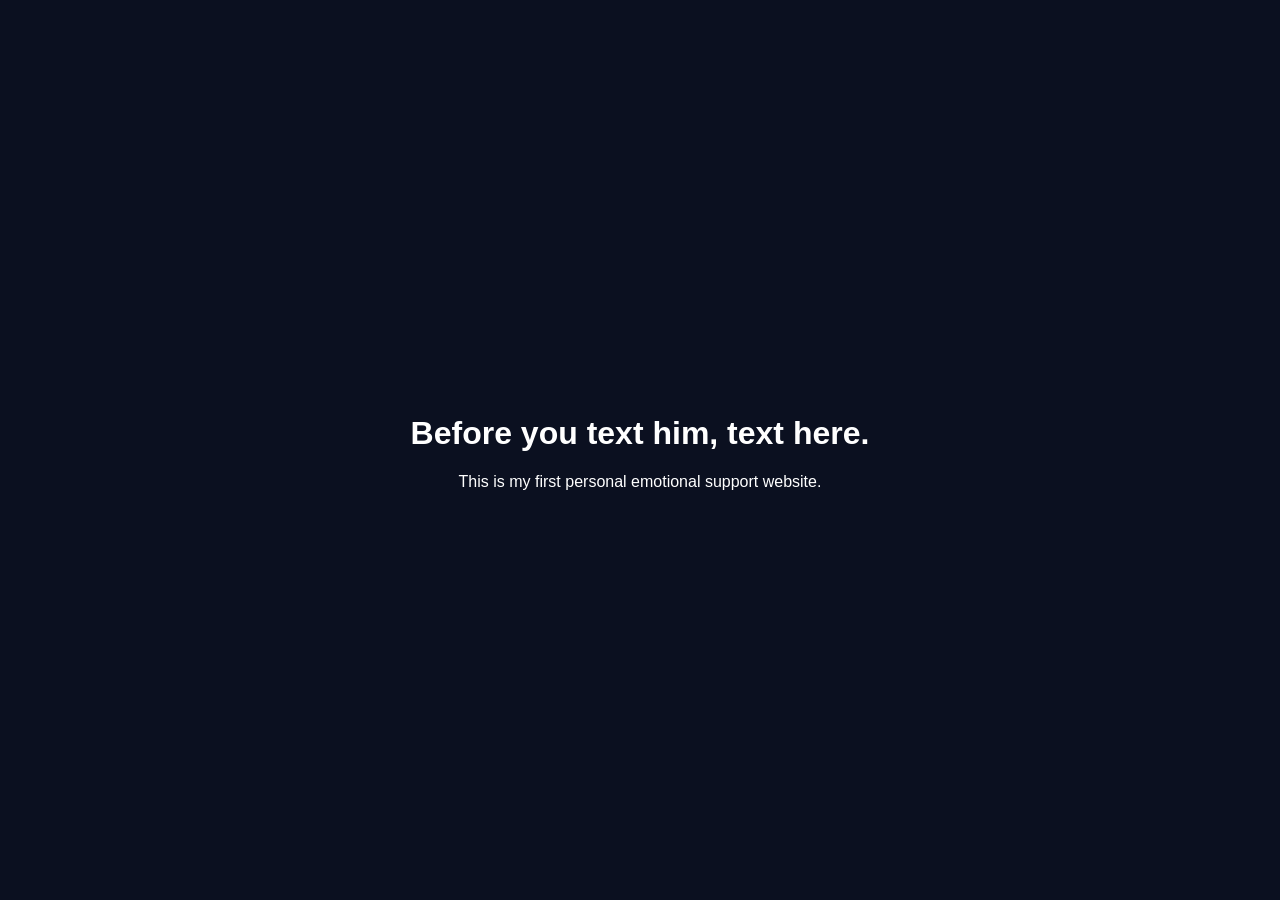
==== index.html @ 8138ff45 "Create index.html" ====
<!DOCTYPE html>
<html lang="en">
<head>
  <meta charset="UTF-8" />
  <meta name="viewport" content="width=device-width, initial-scale=1.0" />
  <title>Unsent</title>
</head>
<body style="background:#0b1020;color:white;font-family:Arial,Helvetica,sans-serif;display:flex;justify-content:center;align-items:center;height:100vh;margin:0;">
  <div style="text-align:center;">
    <h1>Before you text him, text here.</h1>
    <p>This is my first personal emotional support website.</p>
  </div>
</body>
</html>
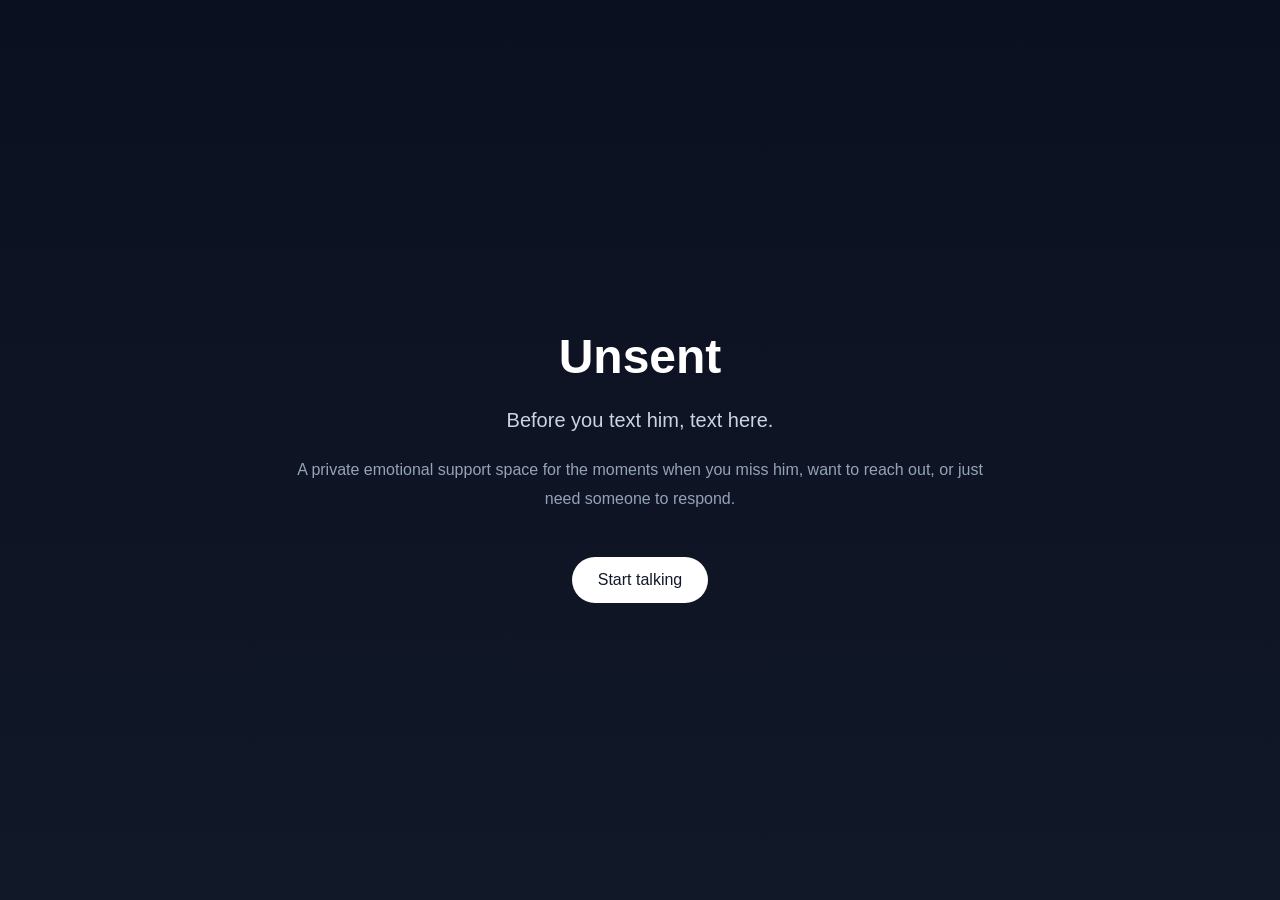
==== commit 66b3952c: "index.html" ====
--- a/index.html
+++ b/index.html
@@ -5,10 +5,19 @@
   <meta name="viewport" content="width=device-width, initial-scale=1.0" />
   <title>Unsent</title>
 </head>
-<body style="background:#0b1020;color:white;font-family:Arial,Helvetica,sans-serif;display:flex;justify-content:center;align-items:center;height:100vh;margin:0;">
-  <div style="text-align:center;">
-    <h1>Before you text him, text here.</h1>
-    <p>This is my first personal emotional support website.</p>
+<body style="margin:0;background:linear-gradient(to bottom,#0b1020,#111827);color:white;font-family:Arial,Helvetica,sans-serif;display:flex;justify-content:center;align-items:center;height:100vh;">
+  <div style="text-align:center;max-width:700px;padding:24px;">
+    <h1 style="font-size:48px;margin-bottom:16px;">Unsent</h1>
+    <p style="font-size:20px;line-height:1.6;color:#cbd5e1;">
+      Before you text him, text here.
+    </p>
+    <p style="font-size:16px;line-height:1.8;color:#94a3b8;margin-top:20px;">
+      A private emotional support space for the moments when you miss him,
+      want to reach out, or just need someone to respond.
+    </p>
+    <button style="margin-top:28px;padding:14px 26px;border:none;border-radius:999px;background:#ffffff;color:#111827;font-size:16px;cursor:pointer;">
+      Start talking
+    </button>
   </div>
 </body>
 </html>
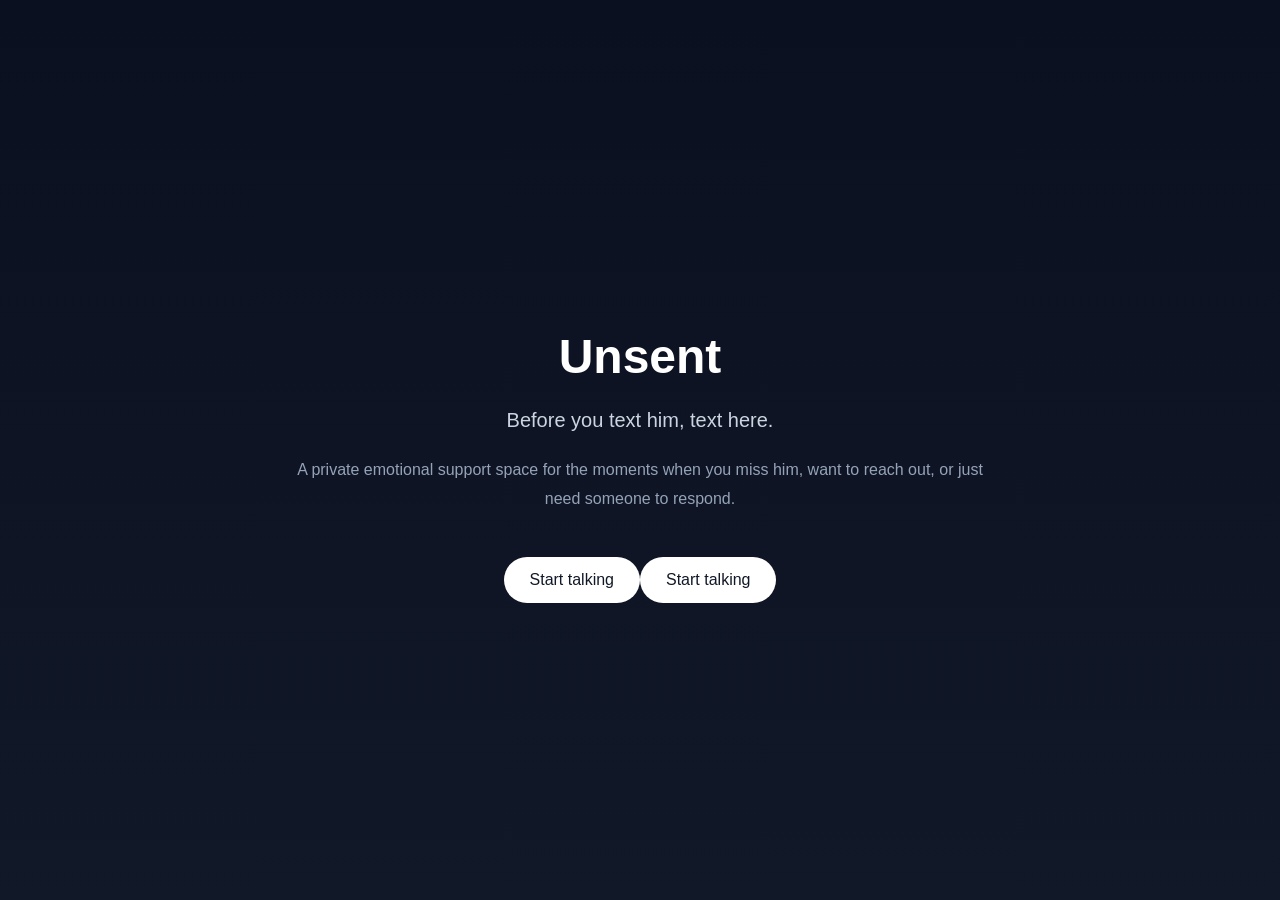
==== commit b84d168f: "Update index.html" ====
--- a/index.html
+++ b/index.html
@@ -17,7 +17,9 @@
     </p>
     <button style="margin-top:28px;padding:14px 26px;border:none;border-radius:999px;background:#ffffff;color:#111827;font-size:16px;cursor:pointer;">
       Start talking
-    </button>
+    <button onclick="window.location.href='chat.html'" style="margin-top:28px;padding:14px 26px;border:none;border-radius:999px;background:#ffffff;color:#111827;font-size:16px;cursor:pointer;">
+  Start talking
+  </button>
   </div>
 </body>
 </html>
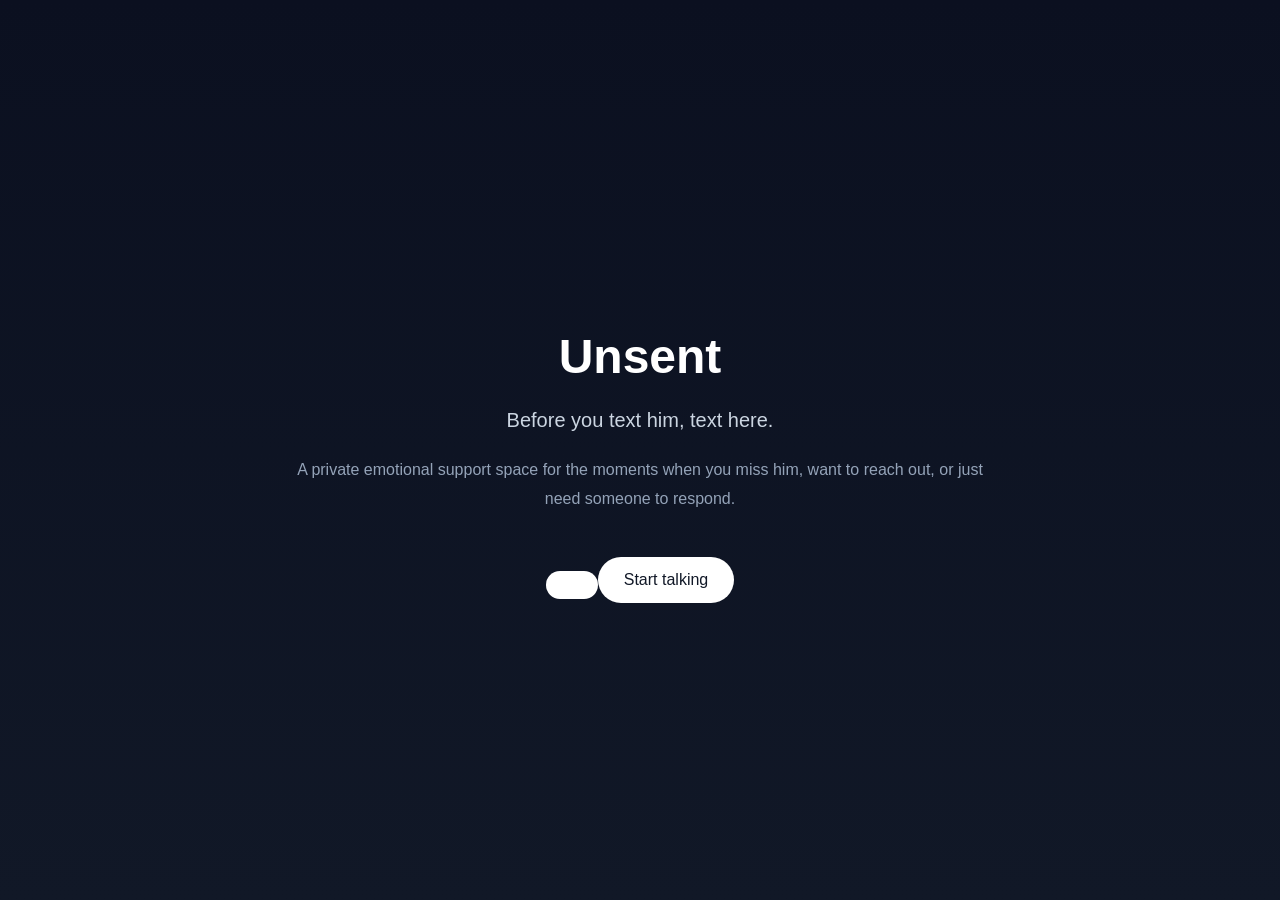
==== commit fb6f8c1b: "Update index.html" ====
--- a/index.html
+++ b/index.html
@@ -16,7 +16,6 @@
       want to reach out, or just need someone to respond.
     </p>
     <button style="margin-top:28px;padding:14px 26px;border:none;border-radius:999px;background:#ffffff;color:#111827;font-size:16px;cursor:pointer;">
-      Start talking
     <button onclick="window.location.href='chat.html'" style="margin-top:28px;padding:14px 26px;border:none;border-radius:999px;background:#ffffff;color:#111827;font-size:16px;cursor:pointer;">
   Start talking
   </button>
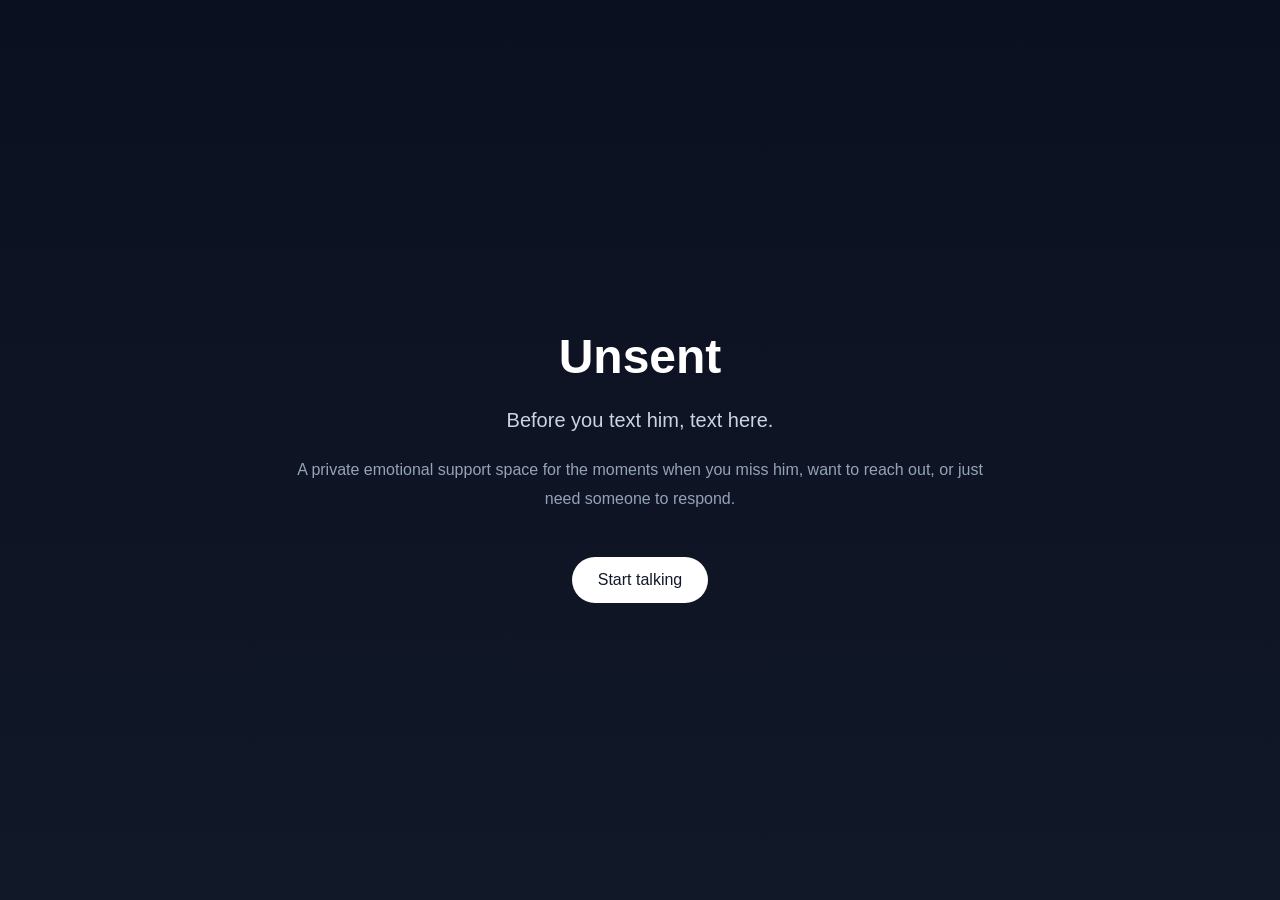
==== commit 95e73b0e: "Update index.html" ====
--- a/index.html
+++ b/index.html
@@ -15,7 +15,6 @@
       A private emotional support space for the moments when you miss him,
       want to reach out, or just need someone to respond.
     </p>
-    <button style="margin-top:28px;padding:14px 26px;border:none;border-radius:999px;background:#ffffff;color:#111827;font-size:16px;cursor:pointer;">
     <button onclick="window.location.href='chat.html'" style="margin-top:28px;padding:14px 26px;border:none;border-radius:999px;background:#ffffff;color:#111827;font-size:16px;cursor:pointer;">
   Start talking
   </button>
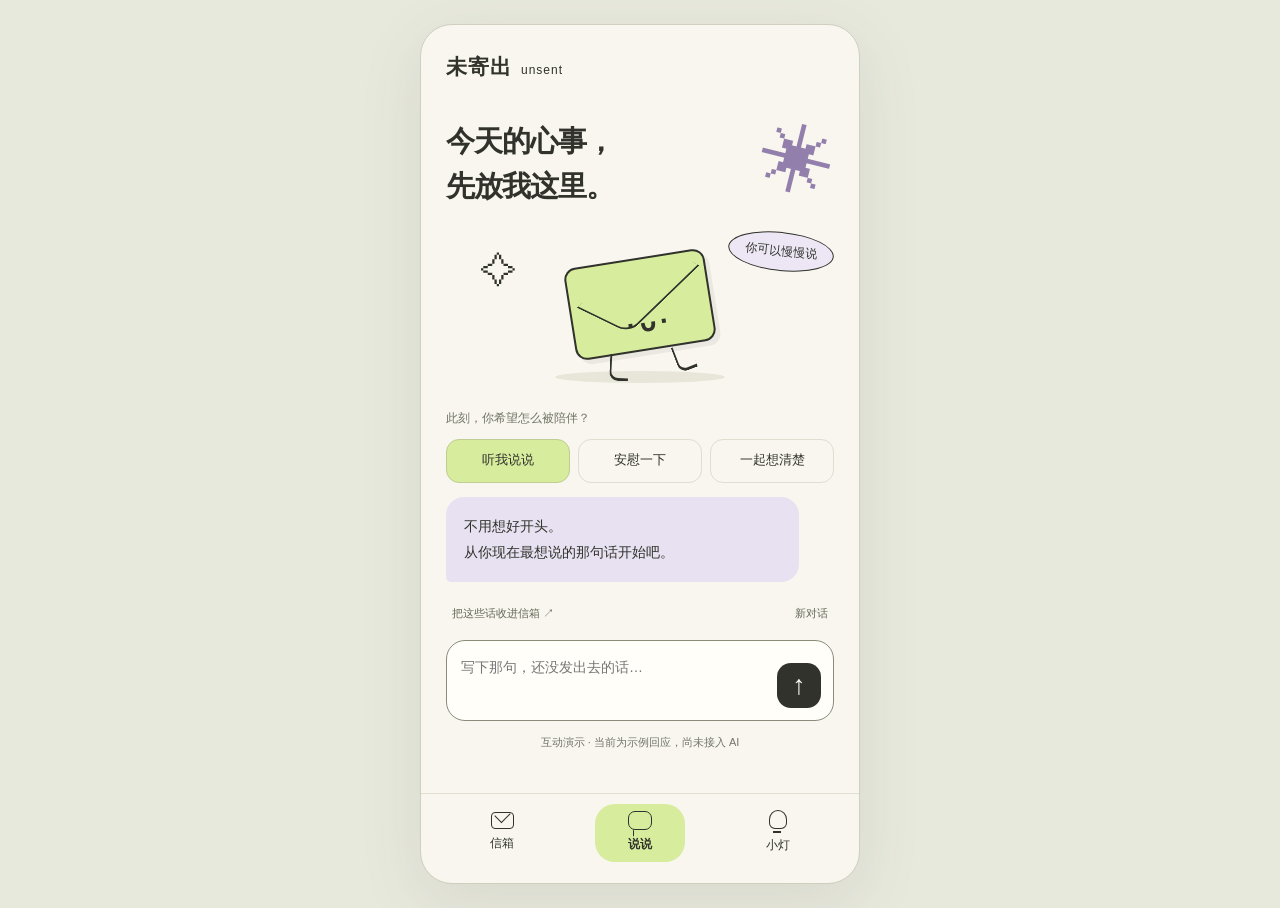
==== commit b556a2e5: "Redesign Unsent mobile demo and document product" ====
--- a/index.html
+++ b/index.html
@@ -1,23 +1,8 @@
-<!DOCTYPE html>
-<html lang="en">
-<head>
-  <meta charset="UTF-8" />
-  <meta name="viewport" content="width=device-width, initial-scale=1.0" />
-  <title>Unsent</title>
-</head>
-<body style="margin:0;background:linear-gradient(to bottom,#0b1020,#111827);color:white;font-family:Arial,Helvetica,sans-serif;display:flex;justify-content:center;align-items:center;height:100vh;">
-  <div style="text-align:center;max-width:700px;padding:24px;">
-    <h1 style="font-size:48px;margin-bottom:16px;">Unsent</h1>
-    <p style="font-size:20px;line-height:1.6;color:#cbd5e1;">
-      Before you text him, text here.
-    </p>
-    <p style="font-size:16px;line-height:1.8;color:#94a3b8;margin-top:20px;">
-      A private emotional support space for the moments when you miss him,
-      want to reach out, or just need someone to respond.
-    </p>
-    <button onclick="window.location.href='chat.html'" style="margin-top:28px;padding:14px 26px;border:none;border-radius:999px;background:#ffffff;color:#111827;font-size:16px;cursor:pointer;">
-  Start talking
-  </button>
-  </div>
-</body>
-</html>
+<!doctype html>
+<html lang="zh-CN"><head><meta charset="UTF-8"><meta name="viewport" content="width=device-width,initial-scale=1,viewport-fit=cover"><meta name="theme-color" content="#f8f6ef"><title>未寄出 · 给心事一个落脚处</title><link rel="stylesheet" href="mobile.css?v=3"></head>
+<body><main class="phone"><header class="brand"><a href="#talk" aria-label="未寄出，回到说说">未寄出<span>unsent</span></a></header>
+<section id="mail" class="page" aria-labelledby="mail-title" hidden><div class="title-row"><h1 id="mail-title">有些话，<br>不必送达<span class="ink-star">✳</span></h1><div class="stamp">只属于你<br><b>私人信箱</b></div></div><div class="mail-art" aria-hidden="true"><div class="paper-slip">亲爱的自己：<br>不用今天就想明白。</div><div class="envelope peach"><span class="face">·ᴗ·</span></div></div><button class="primary wide" id="new-letter">＋ 写一封新信</button><div class="section-label"><h2>我的信件</h2><span id="letter-count">0 封</span></div><div class="filters" aria-label="筛选信件"><button class="active" data-filter="all" aria-pressed="true">全部</button><button data-filter="saved" aria-pressed="false">未寄出</button><button data-filter="draft" aria-pressed="false">草稿</button></div><div id="letter-list"></div></section>
+<section id="talk" class="page" aria-labelledby="talk-title"><div class="title-row"><h1 id="talk-title">今天的心事，<br>先放我这里。</h1><span class="flower" aria-hidden="true">✳</span></div><div class="companion-scene" aria-hidden="true"><span class="scene-note">你可以慢慢说</span><div class="envelope green"><span class="face">·ᴗ·</span><span class="leg left"></span><span class="leg right"></span></div><span class="scene-spark">✧</span><span class="scene-line"></span></div><div class="mode-title">此刻，你希望怎么被陪伴？</div><div class="modes" role="group" aria-label="陪伴方式"><button class="active" data-mode="listen" aria-pressed="true">听我说说</button><button data-mode="comfort" aria-pressed="false">安慰一下</button><button data-mode="clarify" aria-pressed="false">一起想清楚</button></div><div id="messages" aria-live="polite" aria-relevant="additions"><div class="message assistant">不用想好开头。<br>从你现在最想说的那句话开始吧。</div></div><div class="chat-tools"><button id="save-chat">把这些话收进信箱 ↗</button><button id="reset-chat">新对话</button></div><form id="chat-form" class="composer"><label class="sr-only" for="message">写下你想说的话</label><textarea id="message" rows="2" placeholder="写下那句，还没发出去的话…" maxlength="8000" required></textarea><button class="send" type="submit" aria-label="发送消息">↑</button></form><p class="footnote demo-note">互动演示 · 当前为示例回应，尚未接入 AI</p></section>
+<section id="calendar" class="page" aria-label="小灯日历" hidden><div class="title-row"><h1>给自己留盏灯，<br>也留一点时间。</h1><span class="bulb-doodle" aria-hidden="true"><i class="bulb-glass"></i><i class="bulb-filament"></i><i class="bulb-base"></i></span></div><div id="calendar-mount"></div></section>
+<nav class="bottom-nav" aria-label="主导航"><a href="#mail" data-page="mail"><span aria-hidden="true" class="nav-envelope"></span><span>信箱</span></a><a href="#talk" data-page="talk" class="active" aria-current="page"><span aria-hidden="true" class="nav-chat"></span><span>说说</span></a><a href="#calendar" data-page="calendar"><span aria-hidden="true" class="nav-light"></span><span>小灯</span></a></nav></main>
+<dialog id="letter-dialog"><form id="letter-form"><div class="dialog-heading"><h2>写一封未寄出的信</h2><button type="button" id="close-letter" aria-label="关闭并保存草稿">×</button></div><label for="letter-title">信的名字</label><input id="letter-title" maxlength="80" placeholder="给今晚的自己"><label for="letter-body">想留下的话</label><textarea id="letter-body" rows="9" maxlength="20000" placeholder="亲爱的…"></textarea><p class="footnote">关闭时会保留为草稿。保存的信件也可以继续编辑。</p><button class="primary wide" type="submit">收进信箱</button></form></dialog><div id="toast" class="toast" role="status"></div><script src="lights.js?v=2"></script><script src="mobile.js"></script></body></html>
--- a/mobile.css
+++ b/mobile.css
@@ -0,0 +1,5 @@
+:root{--paper:#f8f6ef;--ink:#30322b;--muted:#707365;--green:#d7ed9d;--purple:#dfd9ef;--line:#deded1;--yellow:#f7e5a4}*{box-sizing:border-box}body{margin:0;background:#e8e9dd;color:var(--ink);font-family:"Microsoft YaHei","PingFang SC",sans-serif;font-size:14px;line-height:1.6}button,input,textarea{font:inherit;color:inherit}button,a{-webkit-tap-highlight-color:transparent}button{cursor:pointer;min-height:44px;border:0;background:none}a{color:inherit;text-decoration:none}button:focus-visible,a:focus-visible,input:focus-visible,textarea:focus-visible,summary:focus-visible{outline:3px solid #66613d;outline-offset:3px}button:disabled{opacity:.4;cursor:default}.phone{max-width:440px;min-height:100dvh;margin:auto;background:var(--paper);position:relative;overflow:hidden}.brand{display:flex;align-items:center;justify-content:space-between;padding:25px 25px 17px}.brand a{font-weight:900;font-size:21px;letter-spacing:1px}.brand a span{font-size:12px;font-weight:400;letter-spacing:1px;margin-left:9px}.brand-note{color:var(--muted);font-size:11px}.page{padding:18px 25px 120px;min-height:calc(100dvh - 80px)}[hidden]{display:none!important}.eyebrow{font-size:12px;color:var(--muted);letter-spacing:1px;margin-bottom:12px}.title-row{display:flex;align-items:center;justify-content:space-between;position:relative}h1{font-size:29px;font-weight:800;line-height:1.55;letter-spacing:-1px;margin:0}h2{font-size:17px;margin:0}.flower{font-size:74px;color:#927fac;line-height:1;transform:rotate(14deg)}.companion-scene{height:173px;position:relative;display:flex;align-items:center;justify-content:center;margin:10px 0 8px}.envelope{position:relative;width:142px;height:93px;border:2px solid var(--ink);border-radius:12px;transform:rotate(-9deg);background:var(--green);box-shadow:4px 5px 0 #30322b12}.envelope:before{content:"";position:absolute;top:-1px;left:21px;width:96px;height:53px;border-bottom:2px solid var(--ink);border-left:2px solid var(--ink);transform:rotate(-35deg) skew(20deg);border-radius:0 0 0 13px}.face{position:absolute;left:48px;top:43px;font-size:28px;font-family:monospace;font-weight:bold}.leg{position:absolute;bottom:-28px;height:27px;border-left:2px solid var(--ink);width:19px;border-bottom:3px solid var(--ink);border-radius:0 0 0 9px}.leg.left{left:29px;transform:rotate(12deg)}.leg.right{right:24px;transform:rotate(-12deg)}.scene-note{position:absolute;right:0;top:14px;transform:rotate(6deg);border:1px solid var(--ink);border-radius:50%;padding:9px 16px;background:#ece6f5;font-size:12px;z-index:1}.scene-spark{position:absolute;font-size:36px;left:35px;top:25px}.scene-line{position:absolute;bottom:8px;width:170px;height:12px;background:#e7e6d9;border-radius:50%;z-index:0}.companion-scene .envelope{z-index:1}.mode-title{font-size:12px;color:var(--muted);margin:18px 0 10px}.modes,.filters{display:flex;gap:8px}.modes button{flex:1;padding:9px 5px;font-size:13px;border:1px solid var(--line);border-radius:13px}.modes button.active{background:var(--green);border-color:#becd92}.message{padding:16px 18px;border-radius:18px;max-width:91%;white-space:pre-wrap;overflow-wrap:anywhere;line-height:1.9;margin-top:14px}.message.assistant{background:#e8e1f1;border-bottom-left-radius:5px}.message.user{background:#e2ecbe;margin-left:auto;border-bottom-right-radius:5px}.chat-tools{display:flex;justify-content:space-between;margin-top:10px}.chat-tools button{font-size:11px;color:#636655;text-align:left}.composer{display:flex;border:1.5px solid #8a8c79;border-radius:19px;padding:12px;background:#fffef9;align-items:flex-end;gap:10px;margin-top:4px}.composer textarea{width:100%;resize:none;background:transparent;border:0;min-height:55px;max-height:170px;font-size:14px;line-height:1.8}.send{flex:0 0 44px;background:var(--ink);color:var(--paper);font-size:27px;border-radius:14px}.footnote{font-size:11px;color:#747669;line-height:1.7}.demo-note{text-align:center;margin-top:12px}.bottom-nav{position:fixed;bottom:0;left:50%;transform:translateX(-50%);width:min(100%,440px);background:#f8f6eff5;display:flex;justify-content:space-around;border-top:1px solid var(--line);padding:10px 12px max(14px,env(safe-area-inset-bottom));z-index:10}.bottom-nav a{width:90px;min-height:58px;display:flex;align-items:center;justify-content:center;flex-direction:column;gap:5px;font-size:12px;border-radius:20px}.bottom-nav a.active{background:var(--green);font-weight:bold}.nav-envelope{width:23px;height:17px;border:1.8px solid;border-radius:4px;position:relative}.nav-envelope:after{content:"";width:12px;height:9px;border-bottom:1.5px solid;border-left:1.5px solid;transform:rotate(-45deg);position:absolute;left:4px;top:-3px}.nav-chat{width:24px;height:19px;border:1.8px solid;border-radius:7px;position:relative}.nav-chat:after{content:"";position:absolute;left:4px;bottom:-5px;width:6px;height:6px;border-left:1.8px solid;transform:skewY(-35deg);background:inherit}.nav-light{width:18px;height:19px;border:1.8px solid;border-radius:50% 50% 6px 6px;position:relative;margin-bottom:2px}.nav-light:after{content:"";width:8px;border-bottom:2px solid;position:absolute;bottom:-5px;left:3px}.ink-star{display:inline-block;font-size:25px;color:#798246;margin-left:10px}.stamp{border:1px dashed #8a877c;padding:13px 9px;font-size:10px;line-height:1.8;text-align:center;transform:rotate(9deg);color:#666458}.stamp b{font-size:12px}.mail-art{height:180px;position:relative;margin-top:12px;background:#e4dfed;border-radius:27px 27px 65px 27px;overflow:hidden}.mail-art .envelope{position:absolute;left:calc(50% - 72px);top:55px;background:#f2c9ac;transform:rotate(6deg);width:150px}.paper-slip{position:absolute;left:calc(50% - 65px);top:19px;background:#fffdf2;width:135px;height:100px;transform:rotate(-7deg);padding:14px;font-size:12px;line-height:2;border:1px solid #c5bea8}.art-caption{position:absolute;bottom:10px;right:18px;font-size:11px;color:#656073}.primary{background:var(--green);border:1px solid #b9c98c;border-radius:15px;font-weight:bold;padding:12px 18px}.wide{width:100%;margin-top:16px}.section-label{display:flex;justify-content:space-between;align-items:center;margin:26px 0 12px}.section-label span{font-size:12px;color:var(--muted)}.filters button{padding:6px 18px;color:#696c5d;border-radius:20px;min-height:36px;font-size:12px}.filters .active{background:#e8e9dc;color:var(--ink)}.letter-card{display:block;width:100%;text-align:left;background:#f1ebd8;border-radius:6px 20px 20px 6px;padding:19px;margin-top:14px;border-left:4px solid #d8c781}.letter-card:nth-child(even){background:#e6ead7;border-left-color:#adbd80}.letter-card strong{display:block;font-size:16px;margin:7px 0}.letter-card small{font-size:11px;color:#6e705f}.letter-card p{font-size:12px;color:#626456;margin:7px 0;white-space:nowrap;overflow:hidden;text-overflow:ellipsis}.empty-mail{margin-top:18px;padding:22px 18px;border:1px dashed #babbaa;border-radius:15px;color:#747669;font-size:13px}.calendar-banner{margin:22px 0;background:var(--purple);padding:19px 16px;border-radius:21px;display:flex;align-items:center;justify-content:space-between;gap:10px}.calendar-banner b{font-size:13px}.calendar-banner p{font-size:11px;margin:6px 0 0;color:#666072}.little-house{width:46px;height:40px;background:#f7edc8;border:2px solid #4f4d43;position:relative;margin:15px 8px 0;flex-shrink:0}.little-house:before{content:"";position:absolute;width:35px;height:35px;background:#f7edc8;border-top:2px solid #4f4d43;border-left:2px solid #4f4d43;transform:rotate(45deg);top:-20px;left:3px}.little-house span{position:absolute;width:18px;height:21px;background:#e5b85b;left:12px;top:8px;border:2px solid #514b37}.sun-doodle{font-size:63px;color:#a58638}.lights-panel{width:100%;padding:19px 13px;background:#f1eddf;border:1px solid #e1dac3;border-radius:23px}.lights-panel>.lights-eyebrow,.lights-panel>h2,.lights-panel>p{display:none}.lights-toolbar{display:flex;align-items:center;justify-content:space-between;margin-bottom:12px}.lights-toolbar strong{font-size:16px}.lights-toolbar button{font-size:24px;width:44px}.lights-week,.lights-grid{display:grid;grid-template-columns:repeat(7,minmax(0,1fr));gap:3px}.lights-week span{text-align:center;font-size:11px;color:#747262;padding:7px 0}.lights-grid button{display:flex;flex-direction:column;align-items:center;justify-content:center;gap:9px;padding:5px 0;min-height:55px;border-radius:11px;border:1px solid transparent;font-size:12px}.lights-grid button[aria-pressed=true]{background:#fffbee;border-color:#a58d46}.lights-grid button[data-today=true]{font-weight:bold}.light{display:inline-block;width:11px;height:13px;border-radius:5px 5px 2px 2px;border:1px solid #80775b;flex-shrink:0}.light-bright{background:#ffe495;border-color:#b69439;box-shadow:0 0 9px 3px #ebbc4866}.light-medium{background:#d8bb69;border-color:#ab934f}.light-dim{background:#b4aa87;border-color:#958b69}.light-off{background:#92918a;border-color:#7c7b74}.light-empty{background:transparent;border:1px dashed #9c9887}.lights-legend{display:flex;flex-wrap:wrap;gap:10px 15px;font-size:10px;color:#666252;padding:18px 0}.lights-legend>span{display:flex;align-items:center;gap:5px}.lights-detail{border-top:1px dashed #cec7b0;padding-top:16px}.lights-detail h3{font-size:13px;margin:0 0 8px}.lights-count{display:flex;align-items:center;gap:8px;font-size:13px;margin-bottom:12px}.lights-actions{display:flex;gap:8px}.lights-actions button{border-radius:12px;padding:10px;font-size:12px;background:#fffaf0}.lights-actions .lights-primary{background:var(--green);flex:1}.lights-edit{margin-top:10px;font-size:11px;color:#69634f}.lights-edit summary{padding:12px 0;cursor:pointer}.lights-edit form{display:flex;flex-wrap:wrap;gap:8px}.lights-edit label{width:100%}.lights-edit input{width:80px;border:1px solid #aaa48e;background:#fffdf5;padding:8px;border-radius:9px}.lights-edit button{font-size:12px}.lights-status{font-size:11px;min-height:20px;margin-top:9px;color:#675b35}.lights-note{font-size:10px;color:#716a56;line-height:1.8;margin-bottom:0}dialog{width:min(92%,410px);border:1px solid #bbb9a8;border-radius:24px;background:var(--paper);padding:22px;color:var(--ink);max-height:85dvh}dialog::backdrop{background:#32372d66}.dialog-heading{display:flex;justify-content:space-between;align-items:center;margin-bottom:12px}.dialog-heading button{font-size:25px;width:44px}dialog label{display:block;font-size:12px;margin:13px 0 6px}dialog input,dialog textarea{width:100%;border:1px solid #c4c4b3;border-radius:12px;padding:12px;background:#fffdf5;resize:vertical}dialog textarea{line-height:1.9}.toast{position:fixed;left:50%;transform:translateX(-50%);bottom:105px;width:max-content;max-width:85%;padding:10px 18px;background:#343a2f;color:white;border-radius:13px;font-size:13px;z-index:30;opacity:0;pointer-events:none}.toast.visible{opacity:1}.sr-only{position:absolute;width:1px;height:1px;overflow:hidden;clip-path:inset(50%)}@media(min-width:600px){body{padding:24px}.phone{border:1px solid #cfcebf;border-radius:32px;box-shadow:0 18px 65px #4a50441a;min-height:calc(100dvh - 48px)}.bottom-nav{bottom:24px;border-radius:0 0 32px 32px;width:438px}.page{min-height:calc(100dvh - 125px)}}@media(max-width:360px){.brand{padding:20px}.page{padding-left:19px;padding-right:19px}h1{font-size:26px}.brand-note{font-size:10px}.lights-panel{padding:14px 9px}}@media(prefers-reduced-motion:no-preference){button,a{transition:background .18s ease,transform .18s ease}button:active{transform:translateY(1px)}.toast{transition:opacity .2s ease}}
+/* Calendar heading: warm illustrated bulb and compact spacing. */
+#calendar-mount{margin-top:22px}.bulb-doodle{position:relative;display:block;width:62px;height:76px;flex:0 0 62px;transform:rotate(10deg);margin-left:10px}.bulb-glass{position:absolute;left:8px;top:3px;width:46px;height:49px;background:#f7df8b;border:2px solid #786638;border-radius:48% 48% 43% 43%}.bulb-glass:before{content:"";position:absolute;left:8px;top:8px;width:9px;height:15px;border-left:3px solid #fff8de;border-radius:50%;transform:rotate(23deg)}.bulb-filament{position:absolute;left:25px;top:32px;width:13px;height:25px;border-left:2px solid #94773d;border-right:2px solid #94773d;transform:perspective(30px) rotateX(-15deg)}.bulb-filament:before{content:"";position:absolute;left:0;top:-3px;width:9px;height:8px;border-bottom:2px solid #94773d;border-radius:0 0 50% 50%}.bulb-base{position:absolute;left:21px;top:51px;width:21px;height:17px;border:2px solid #786638;border-radius:2px 2px 7px 7px;background:repeating-linear-gradient(to bottom,#d0c1a0 0 4px,#89784e 4px 5px)}.bulb-base:after{content:"";position:absolute;bottom:-5px;left:5px;width:7px;height:3px;background:#786638;border-radius:0 0 4px 4px}
+/* Fit the calendar to one viewport, keeping all controls visible. */
+.phone:has(#calendar:not([hidden])){height:100dvh;min-height:0;display:flex;flex-direction:column}.phone:has(#calendar:not([hidden])) .brand{flex-shrink:0;padding-top:18px;padding-bottom:12px}#calendar.page{flex:1;min-height:0;display:flex;flex-direction:column;padding-top:8px;padding-bottom:calc(92px + env(safe-area-inset-bottom));overflow:hidden}#calendar .title-row{flex-shrink:0}#calendar h1{font-size:25px;line-height:1.45}#calendar .bulb-doodle{transform:rotate(10deg) scale(.8);transform-origin:right center;height:66px}#calendar-mount{flex:1;min-height:0;margin-top:14px}#calendar .lights-panel{height:100%;display:flex;flex-direction:column;padding:12px 13px}#calendar .lights-toolbar{margin-bottom:2px;flex-shrink:0}#calendar .lights-week{flex-shrink:0}#calendar .lights-week span{padding:3px 0}#calendar .lights-grid{flex:1;min-height:0;grid-auto-rows:minmax(0,1fr);gap:2px}#calendar .lights-grid button{min-height:0;gap:5px;padding:2px 0}#calendar .lights-legend{padding:10px 0;gap:5px 12px;flex-shrink:0}#calendar .lights-detail{padding-top:9px;flex-shrink:0}#calendar .lights-detail h3{margin:0 0 5px}#calendar .lights-count{margin-bottom:8px}#calendar .lights-status{min-height:0;margin-top:0}#calendar .lights-status:not(:empty){margin-top:5px;font-size:10px}#calendar .lights-actions button{padding:8px;min-height:44px}@media(min-width:600px){.phone:has(#calendar:not([hidden])){height:calc(100dvh - 48px)}}@media(max-height:700px){#calendar h1{font-size:22px}#calendar .title-row{min-height:48px}#calendar .bulb-doodle{height:52px;transform:rotate(10deg) scale(.65);transform-origin:right top}#calendar-mount{margin-top:8px}#calendar .lights-panel{padding:8px 11px}#calendar .lights-legend{padding:6px 0;font-size:9px}#calendar .lights-detail h3{display:inline-block;margin-right:10px;font-size:11px}#calendar .lights-count{display:inline-flex;font-size:11px;margin-bottom:5px}#calendar .lights-grid button{gap:3px;font-size:11px}#calendar .lights-grid .light{height:10px;width:9px}.phone:has(#calendar:not([hidden])) .brand{padding-top:10px;padding-bottom:6px}}
